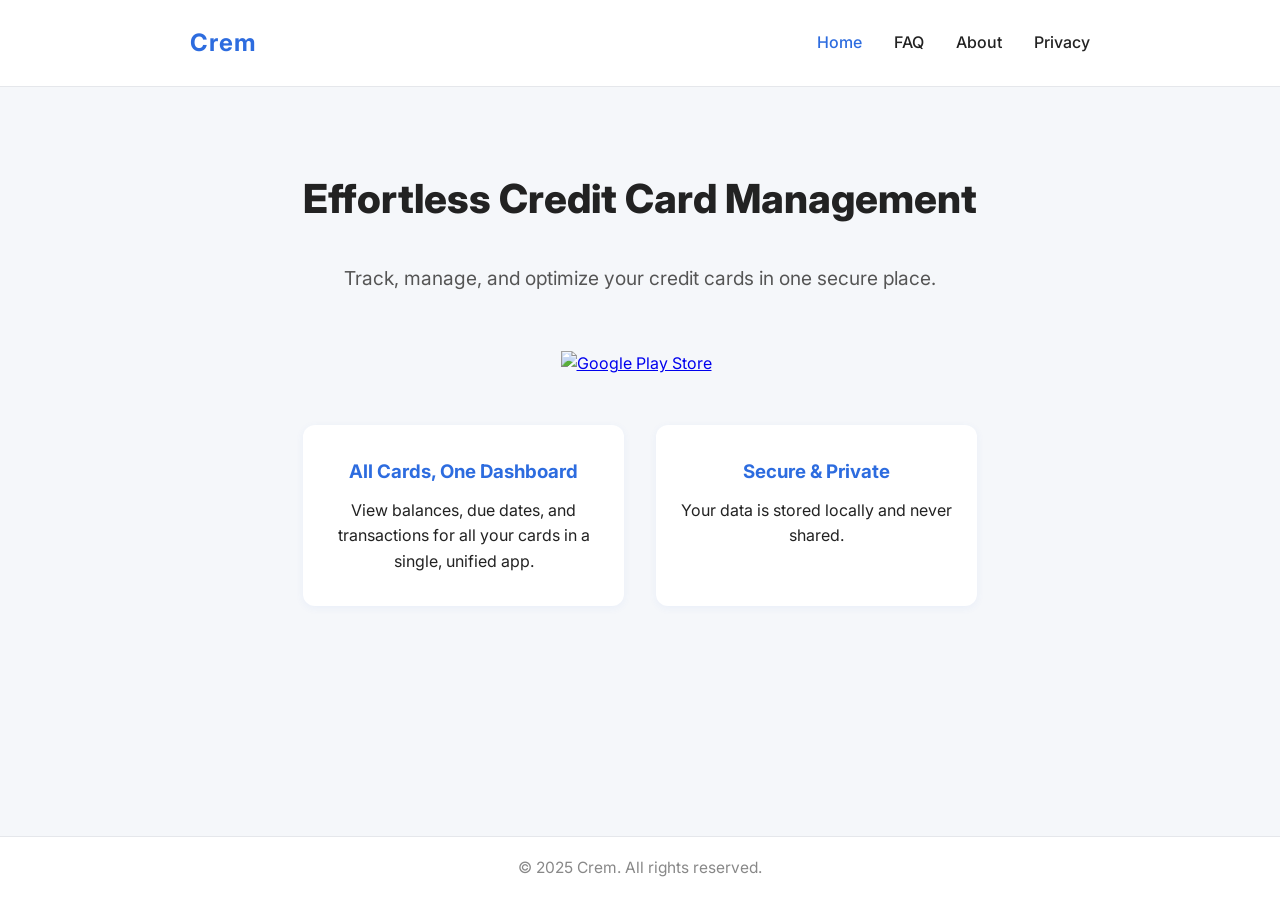
==== index.html @ 6106938b "Initial commit" ====
<!DOCTYPE html>
<html lang="en">
<head>
  <meta charset="UTF-8">
  <meta name="viewport" content="width=device-width,initial-scale=1.0">
  <title>Crem – Credit Card Management</title>
  <link rel="stylesheet" href="main.css">
  <link rel="preconnect" href="https://fonts.googleapis.com">
  <link href="https://fonts.googleapis.com/css2?family=Inter:wght@400;600;800&display=swap" rel="stylesheet">
</head>
<body>
  <header>
    <nav>
      <a href="index.html" class="logo">Crem</a>
      <ul>
        <li><a href="index.html" class="active">Home</a></li>
        <li><a href="faq.html">FAQ</a></li>
        <li><a href="about.html">About</a></li>
        <li><a href="privacy.html">Privacy</a></li>
      </ul>
    </nav>
  </header>
  <main>
    <section class="hero">
      <h1>Effortless Credit Card Management</h1>
      <p>Track, manage, and optimize your credit cards in one secure place.</p>
      <a href="https://play.google.com/store/apps/details?id=com.leoism.crem">
        <img src="https://upload.wikimedia.org/wikipedia/commons/7/78/Google_Play_Store_badge_EN.svg" alt="Google Play Store" style="height:3em;vertical-align:middle;margin-right:0.5em;">
      </a>
    </section>
    <section>
      <div class="features">
        <div class="feature-card">
          <h3>All Cards, One Dashboard</h3>
          <p>View balances, due dates, and transactions for all your cards in a single, unified app.</p>
        </div>
        <!-- <div class="feature-card">
          <h3>Smart Reminders</h3>
          <p>Never miss a payment with customizable reminders and alerts for every card.</p>
        </div> -->
        <!-- <div class="feature-card">
          <h3>Rewards Tracking</h3>
          <p>Maximize your benefits by tracking points, cashback, and offers across all your cards.</p>
        </div> -->
        <div class="feature-card">
          <h3>Secure & Private</h3>
          <p>Your data is stored locally and never shared. </p>
        </div>
      </div>
    </section>
  </main>
  <footer>
    &copy; 2025 Crem. All rights reserved.
  </footer>
</body>
</html>
---- main.css ----
:root {
  --primary: #2d6cdf;
  --accent: #f5f7fa;
  --text: #222;
  --radius: 12px;
  --max-width: 900px;
}

* {
  box-sizing: border-box;
  margin: 0;
  padding: 0;
}

body {
  font-family: 'Inter', Arial, sans-serif;
  background: var(--accent);
  color: var(--text);
  line-height: 1.6;
  min-height: 100vh;
  display: flex;
  flex-direction: column;
}

header {
  background: #fff;
  border-bottom: 1px solid #e5e7eb;
  padding: 1.5rem 0;
}

nav {
  max-width: var(--max-width);
  margin: 0 auto;
  display: flex;
  align-items: center;
  justify-content: space-between;
}

.logo {
  font-weight: 700;
  font-size: 1.5rem;
  color: var(--primary);
  letter-spacing: 1px;
  text-decoration: none;
}

nav ul {
  display: flex;
  gap: 2rem;
  list-style: none;
}

nav a {
  color: var(--text);
  text-decoration: none;
  font-weight: 500;
  transition: color 0.2s;
}

nav a.active,
nav a:hover {
  color: var(--primary);
}

main {
  flex: 1;
  max-width: var(--max-width);
  margin: 2rem auto;
  padding: 0 1rem;
}

.hero {
  display: flex;
  flex-direction: column;
  align-items: center;
  gap: 2rem;
  text-align: center;
  margin-top: 3rem;
}

.hero h1 {
  font-size: 2.5rem;
  font-weight: 800;
}

.hero p {
  font-size: 1.2rem;
  color: #555;
  margin-bottom: 1.5rem;
}

.cta-btn {
  background: var(--primary);
  color: #fff;
  padding: 0.9rem 2.2rem;
  border: none;
  border-radius: var(--radius);
  font-size: 1.1rem;
  font-weight: 600;
  cursor: pointer;
  transition: background 0.2s;
  text-decoration: none;
  display: inline-block;
}

.cta-btn:hover {
  background: #174ea6;
}

.features {
  display: grid;
  grid-template-columns: repeat(auto-fit, minmax(220px, 1fr));
  gap: 2rem;
  margin: 3rem 0;
}

.feature-card {
  background: #fff;
  border-radius: var(--radius);
  box-shadow: 0 2px 8px rgba(44, 108, 223, 0.06);
  padding: 2rem 1.2rem;
  text-align: center;
}

.feature-card h3 {
  margin-bottom: 0.7rem;
  color: var(--primary);
}

section {
  margin-bottom: 2.5rem;
}

.faq-list {
  max-width: 700px;
  margin: 2rem auto;
}

.faq-item {
  margin-bottom: 1.5rem;
}

.faq-item h4 {
  color: var(--primary);
  margin-bottom: 0.3rem;
}

footer {
  background: #fff;
  border-top: 1px solid #e5e7eb;
  padding: 1.2rem 0;
  text-align: center;
  font-size: 0.97rem;
  color: #888;
  margin-top: 2rem;
}

@media (max-width: 700px) {
  .hero h1 {
    font-size: 2rem;
  }
  .features {
    grid-template-columns: 1fr;
  }
  nav ul {
    gap: 1rem;
  }
}

@media (max-width: 480px) {
  nav {
    flex-direction: column;
    gap: 1rem;
  }
  main {
    margin: 1rem 0;
    padding: 0 0.5rem;
  }
}
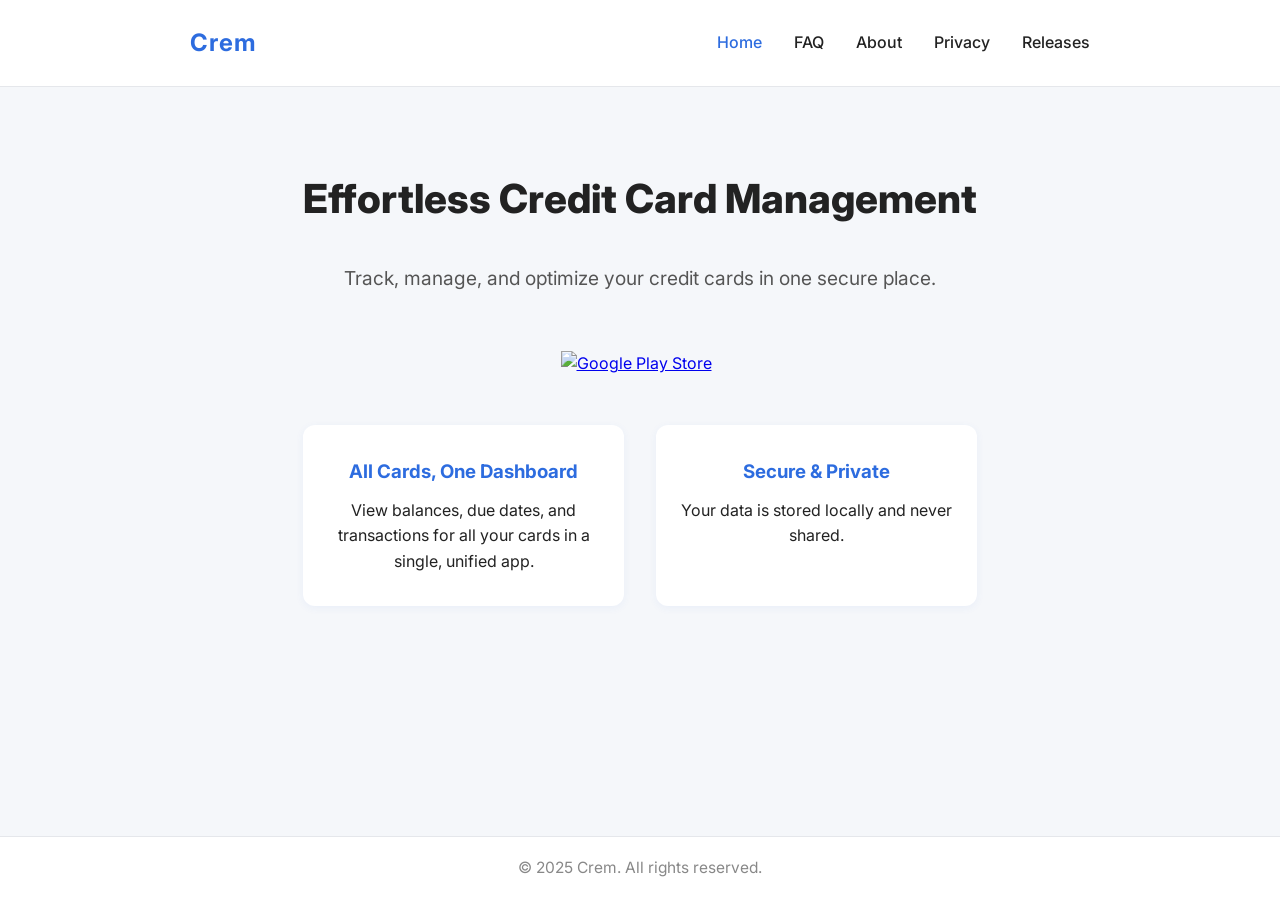
==== commit 009186dd: "Added changelog" ====
--- a/index.html
+++ b/index.html
@@ -7,6 +7,10 @@
   <link rel="stylesheet" href="main.css">
   <link rel="preconnect" href="https://fonts.googleapis.com">
   <link href="https://fonts.googleapis.com/css2?family=Inter:wght@400;600;800&display=swap" rel="stylesheet">
+  <link rel="icon" type="image/png" href="CREM.png">
+  <meta name="description" content="Crem helps you manage your credit cards effortlessly and securely.">
+  <meta name="keywords" content="Crem, credit card management">
+  <meta name="author" content="Crem">
 </head>
 <body>
   <header>
@@ -17,6 +21,7 @@
         <li><a href="faq.html">FAQ</a></li>
         <li><a href="about.html">About</a></li>
         <li><a href="privacy.html">Privacy</a></li>
+        <li><a href="releases.html">Releases</a></li>
       </ul>
     </nav>
   </header>
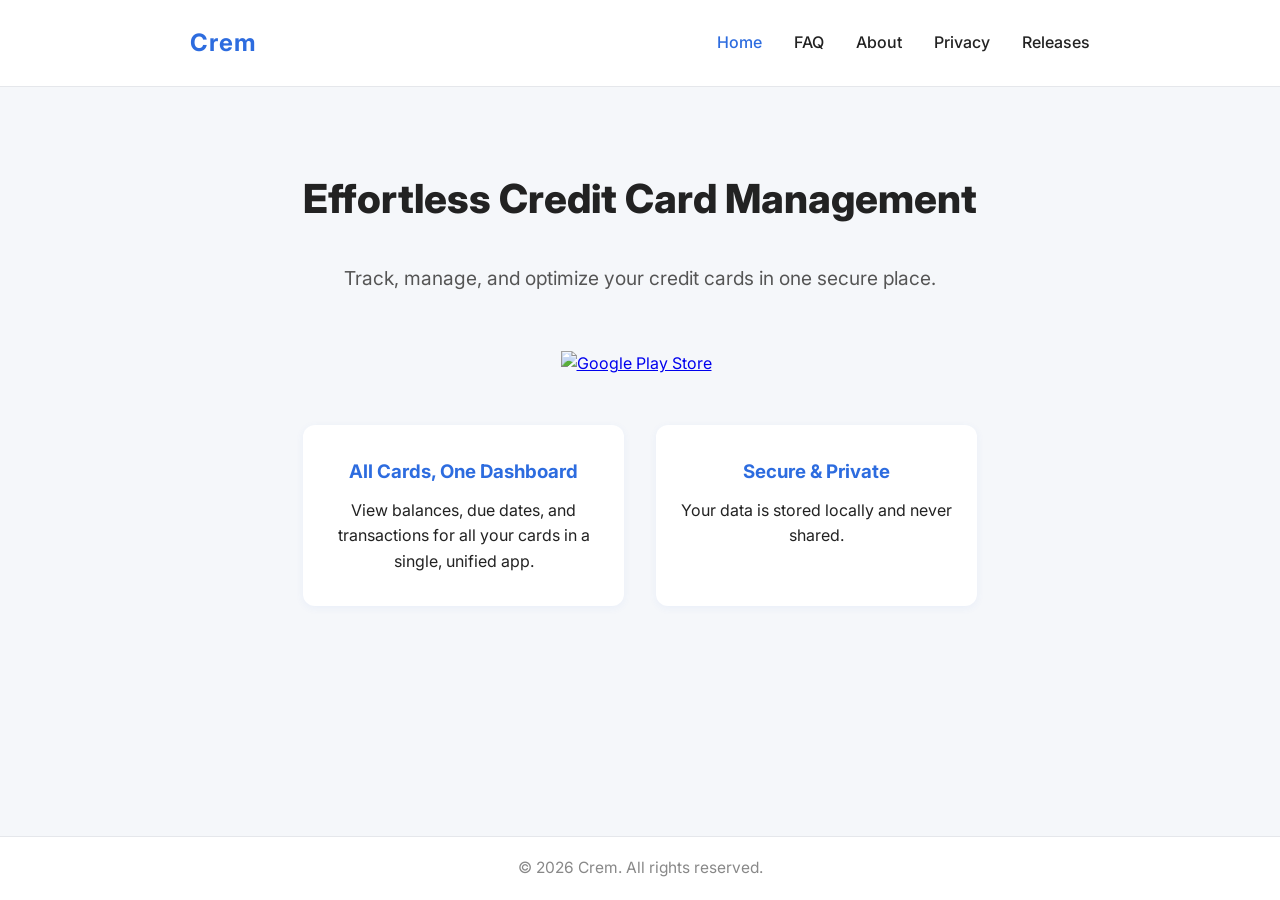
==== commit bb2f24d4: "Made footer date dynamic and updated release log" ====
--- a/index.html
+++ b/index.html
@@ -55,7 +55,8 @@
     </section>
   </main>
   <footer>
-    &copy; 2025 Crem. All rights reserved.
+    &copy; <span id="current-year"></span> Crem. All rights reserved.
   </footer>
 </body>
+<script src="js/main.js"></script>
 </html>
